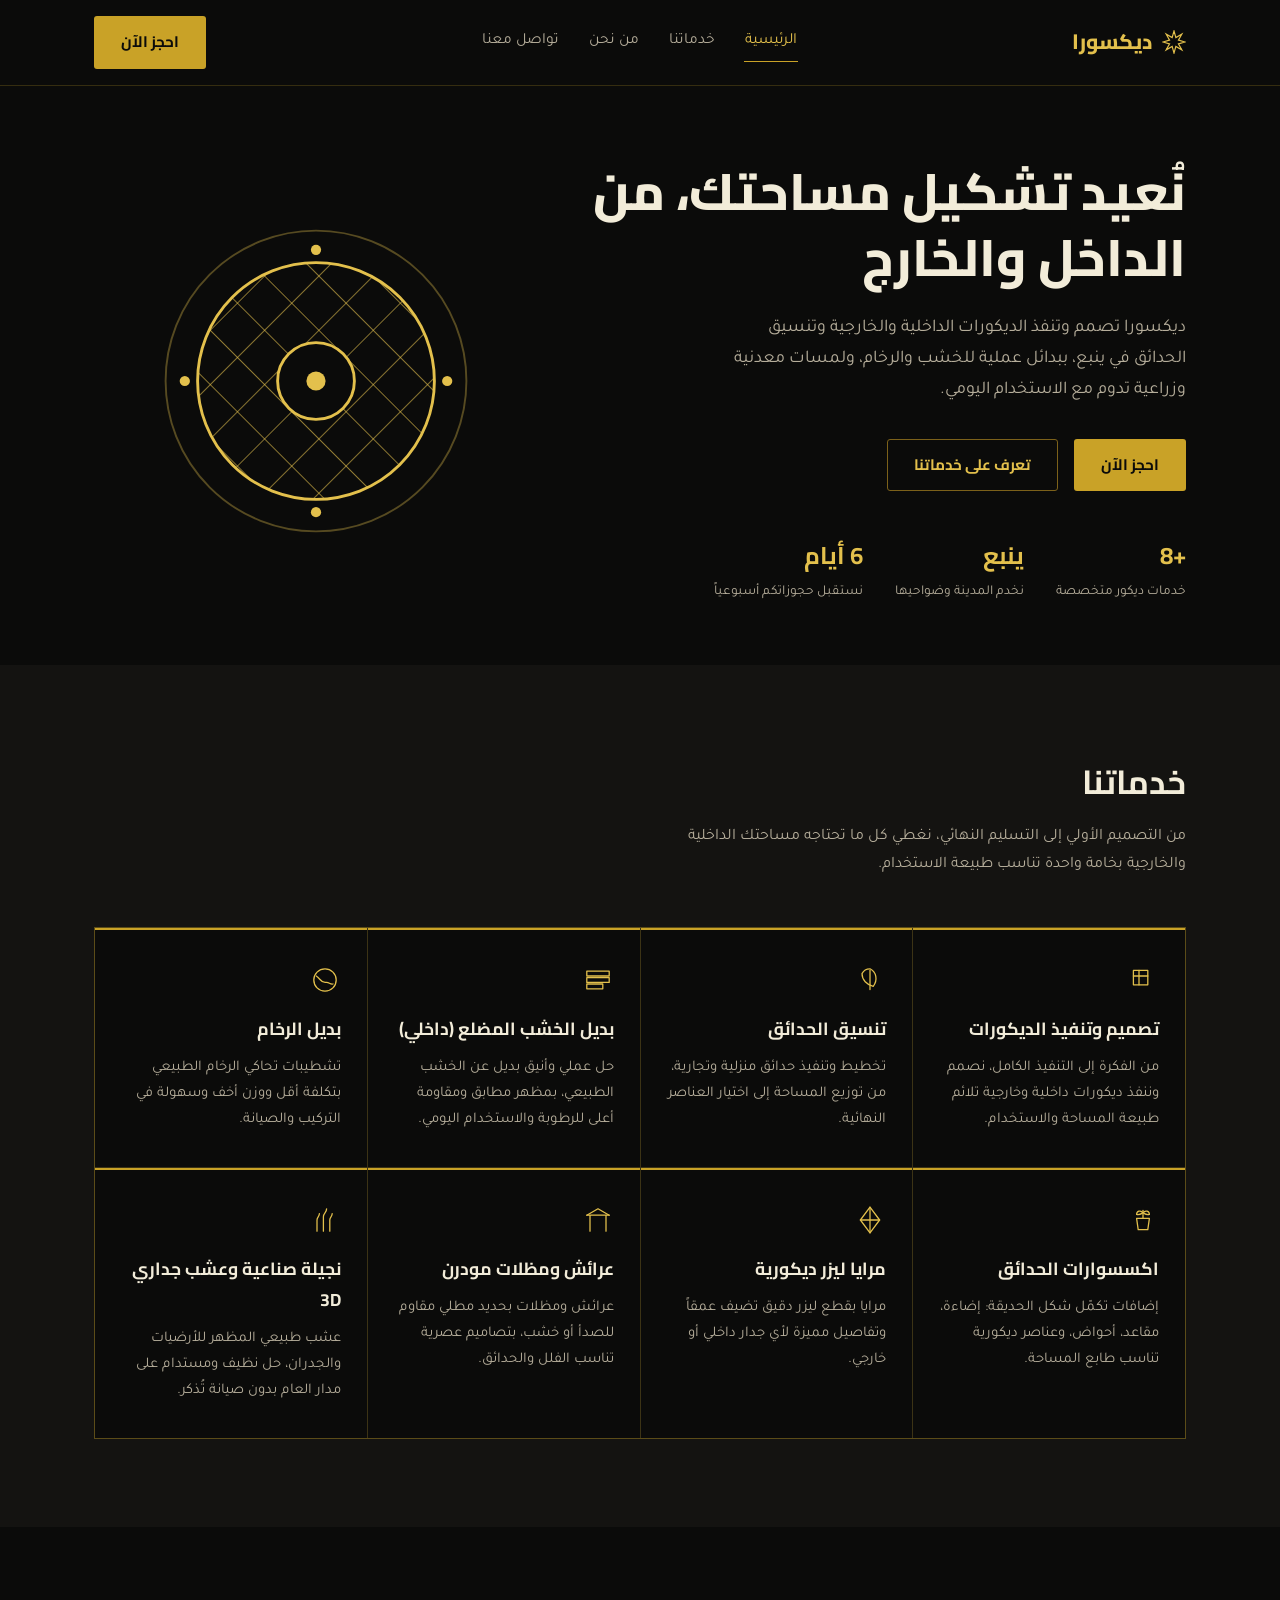
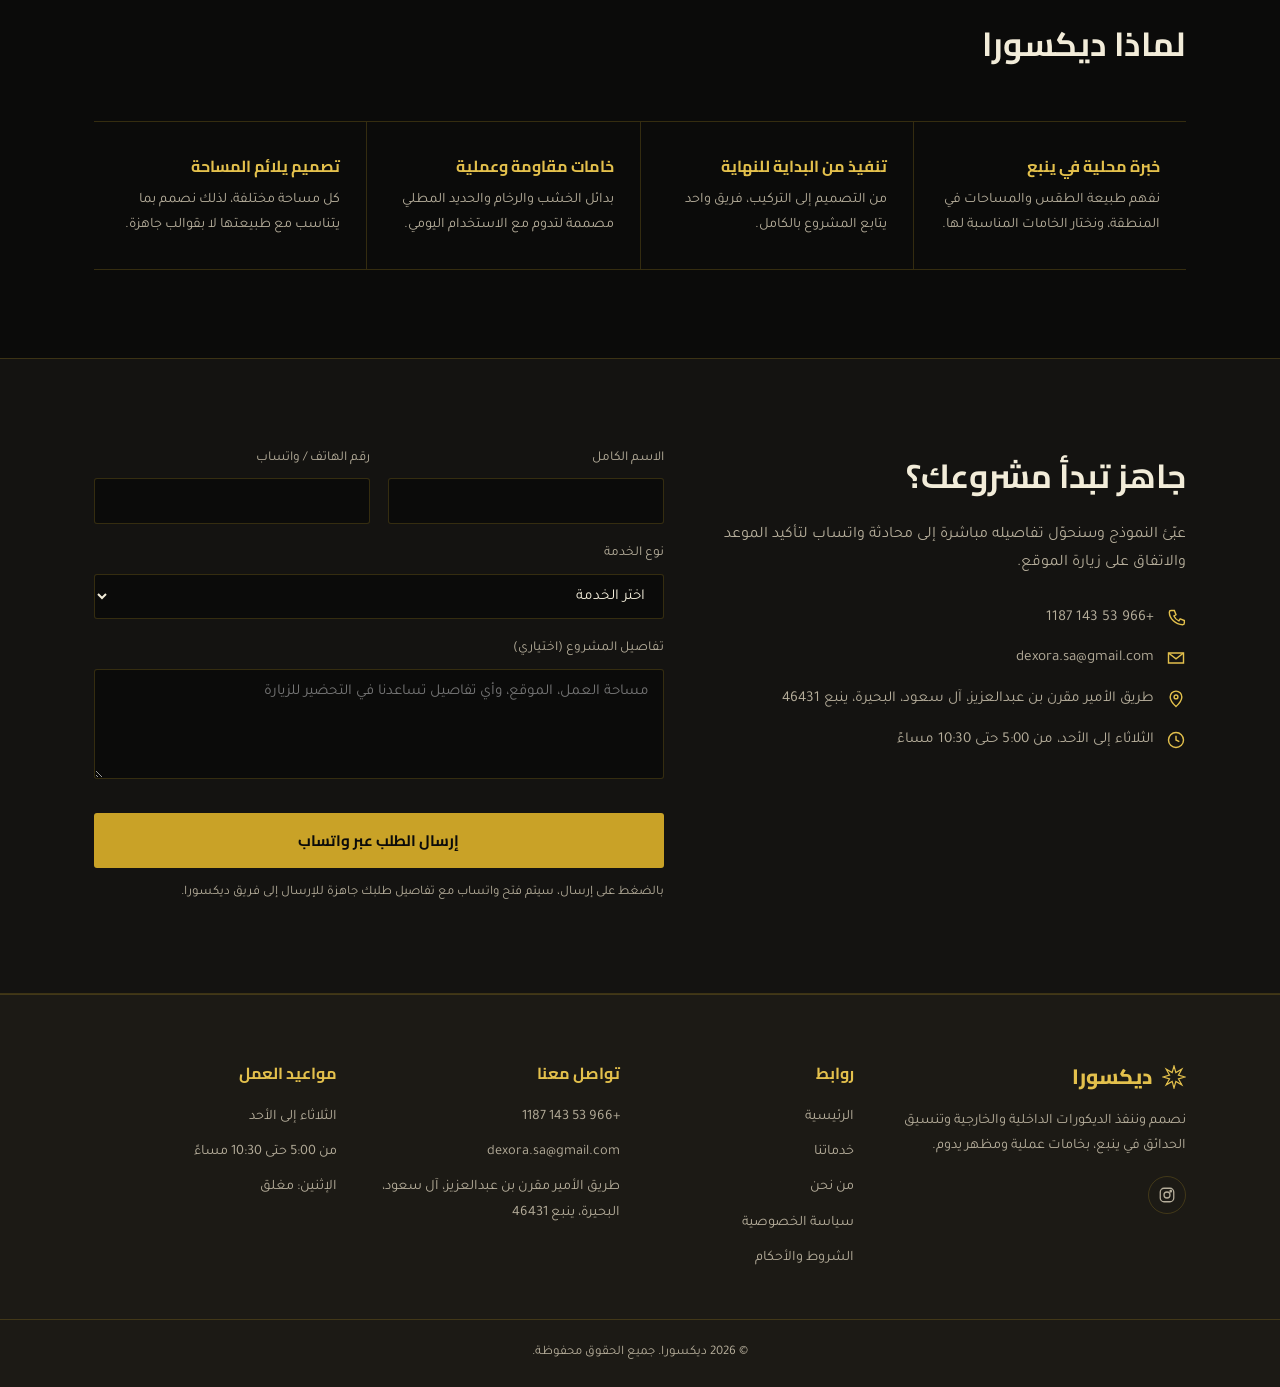
==== index.html @ ac1c2f0f "Add files via upload" ====
<!doctype html>
<html lang="ar" dir="rtl">
<head>
<meta charset="UTF-8">
<meta name="viewport" content="width=device-width, initial-scale=1.0">
<title>ديكسورا | تصميم وتنفيذ الديكورات الداخلية والخارجية في ينبع</title>
<meta name="description" content="ديكسورا لتصميم وتنفيذ الديكورات الداخلية والخارجية وتنسيق الحدائق في ينبع: بديل الخشب، بديل الرخام، مرايا ليزر، عرائش حديدية، نجيلة صناعية وعشب جداري 3D.">
<link rel="icon" href="data:image/svg+xml,%3Csvg xmlns='http://www.w3.org/2000/svg' viewBox='0 0 100 100'%3E%3Crect width='100' height='100' fill='%230b0b0a'/%3E%3Cpolygon points='50,6 58,32 84,20 66,44 92,50 66,56 84,80 58,68 50,94 42,68 16,80 34,56 8,50 34,44 16,20 42,32' fill='none' stroke='%23c9a227' stroke-width='4'/%3E%3C/svg%3E">
<link rel="preconnect" href="https://fonts.googleapis.com">
<link rel="preconnect" href="https://fonts.gstatic.com" crossorigin>
<link href="https://fonts.googleapis.com/css2?family=Cairo:wght@600;700;800&family=Tajawal:wght@400;500;700&display=swap" rel="stylesheet">
<link rel="stylesheet" href="style.css">
</head>
<body>

<header class="site-header">
  <div class="nav-row">
    <a href="index.html" class="brand">
      <svg viewBox="0 0 100 100" aria-hidden="true"><polygon points="50,4 57.7,31.5 82.5,17.5 68.5,42.3 96,50 68.5,57.7 82.5,82.5 57.7,68.5 50,96 42.3,68.5 17.5,82.5 31.5,57.7 4,50 31.5,42.3 17.5,17.5 42.3,31.5" fill="none" stroke="currentColor" stroke-width="5"/></svg>
      ديكسورا
    </a>
    <nav class="main-nav" id="main-nav">
      <a href="index.html" class="active">الرئيسية</a>
      <a href="#services">خدماتنا</a>
      <a href="about.html">من نحن</a>
      <a href="#booking">تواصل معنا</a>
    </nav>
    <div class="nav-actions">
      <a href="#booking" class="btn btn-primary">احجز الآن</a>
      <button class="nav-toggle" aria-label="فتح القائمة" aria-expanded="false">
        <svg viewBox="0 0 24 24" width="20" height="20" aria-hidden="true"><path d="M3 6h18M3 12h18M3 18h18" stroke="currentColor" stroke-width="2" stroke-linecap="round"/></svg>
      </button>
    </div>
  </div>
</header>

<main>

  <section class="hero">
    <div class="container hero-grid">
      <div class="hero-copy">
        <h1>نُعيد تشكيل مساحتك، من الداخل والخارج</h1>
        <p class="lead">ديكسورا تصمم وتنفذ الديكورات الداخلية والخارجية وتنسيق الحدائق في ينبع، ببدائل عملية للخشب والرخام، ولمسات معدنية وزراعية تدوم مع الاستخدام اليومي.</p>
        <div class="hero-actions">
          <a href="#booking" class="btn btn-primary">احجز الآن</a>
          <a href="#services" class="btn btn-outline">تعرف على خدماتنا</a>
        </div>
        <div class="meta-row">
          <div><strong>+8</strong><span>خدمات ديكور متخصصة</span></div>
          <div><strong>ينبع</strong><span>نخدم المدينة وضواحيها</span></div>
          <div><strong>6 أيام</strong><span>نستقبل حجوزاتكم أسبوعياً</span></div>
        </div>
      </div>
      <div class="hero-art">
        <svg viewBox="0 0 100 100" aria-hidden="true" style="color:var(--gold-bright)">
          <defs>
            <pattern id="dexoraLattice" width="12" height="12" patternUnits="userSpaceOnUse" patternTransform="rotate(45)">
              <line x1="0" y1="0" x2="0" y2="12" stroke="currentColor" stroke-width="0.6" opacity="0.6"/>
              <line x1="0" y1="0" x2="12" y2="0" stroke="currentColor" stroke-width="0.6" opacity="0.6"/>
            </pattern>
          </defs>
          <circle cx="50" cy="50" r="47" fill="none" stroke="currentColor" stroke-width="0.6" opacity="0.35"/>
          <circle cx="50" cy="50" r="37" fill="url(#dexoraLattice)" stroke="currentColor" stroke-width="0.9"/>
          <circle cx="50" cy="50" r="12" fill="#0b0b0a" stroke="currentColor" stroke-width="0.9"/>
          <circle cx="50" cy="50" r="3" fill="currentColor"/>
          <circle cx="50" cy="9" r="1.6" fill="currentColor"/>
          <circle cx="91" cy="50" r="1.6" fill="currentColor"/>
          <circle cx="50" cy="91" r="1.6" fill="currentColor"/>
          <circle cx="9" cy="50" r="1.6" fill="currentColor"/>
        </svg>
      </div>
    </div>
  </section>

  <section id="services" class="section-soft">
    <div class="container">
      <div class="section-head">
        <h2>خدماتنا</h2>
        <p>من التصميم الأولي إلى التسليم النهائي، نغطي كل ما تحتاجه مساحتك الداخلية والخارجية بخامة واحدة تناسب طبيعة الاستخدام.</p>
      </div>

      <div class="services-grid">

        <div class="service-card">
          <svg viewBox="0 0 40 40" fill="none" stroke="currentColor" stroke-width="1.6" stroke-linecap="round" stroke-linejoin="round"><rect x="8" y="8" width="18" height="18"/><path d="M8 15h18M15 8v18"/></svg>
          <h3>تصميم وتنفيذ الديكورات</h3>
          <p>من الفكرة إلى التنفيذ الكامل، نصمم وننفذ ديكورات داخلية وخارجية تلائم طبيعة المساحة والاستخدام.</p>
        </div>

        <div class="service-card">
          <svg viewBox="0 0 40 40" fill="none" stroke="currentColor" stroke-width="1.6" stroke-linecap="round" stroke-linejoin="round"><path d="M20 6c8 4 10 14 4 22-8-2-14-8-14-16 2-4 6-6 10-6Z"/><path d="M20 8v24"/></svg>
          <h3>تنسيق الحدائق</h3>
          <p>تخطيط وتنفيذ حدائق منزلية وتجارية، من توزيع المساحة إلى اختيار العناصر النهائية.</p>
        </div>

        <div class="service-card">
          <svg viewBox="0 0 40 40" fill="none" stroke="currentColor" stroke-width="1.6" stroke-linecap="round" stroke-linejoin="round"><rect x="6" y="9" width="28" height="6"/><rect x="6" y="17" width="28" height="6"/><rect x="6" y="25" width="20" height="6"/></svg>
          <h3>بديل الخشب المضلع (داخلي)</h3>
          <p>حل عملي وأنيق بديل عن الخشب الطبيعي، بمظهر مطابق ومقاومة أعلى للرطوبة والاستخدام اليومي.</p>
        </div>

        <div class="service-card">
          <svg viewBox="0 0 40 40" fill="none" stroke="currentColor" stroke-width="1.6" stroke-linecap="round" stroke-linejoin="round"><circle cx="20" cy="20" r="14"/><path d="M9 15c5 3 6 9 12 8 4-1 5 3 9 2"/></svg>
          <h3>بديل الرخام</h3>
          <p>تشطيبات تحاكي الرخام الطبيعي بتكلفة أقل ووزن أخف وسهولة في التركيب والصيانة.</p>
        </div>

        <div class="service-card">
          <svg viewBox="0 0 40 40" fill="none" stroke="currentColor" stroke-width="1.6" stroke-linecap="round" stroke-linejoin="round"><path d="M12 18h16l-2 14H14L12 18Z"/><path d="M20 18V8"/><path d="M20 11c-3-4-8-2-8 2 4 1 6-1 8-2Zm0 0c3-4 8-2 8 2-4 1-6-1-8-2Z"/></svg>
          <h3>اكسسوارات الحدائق</h3>
          <p>إضافات تكمّل شكل الحديقة: إضاءة، مقاعد، أحواض، وعناصر ديكورية تناسب طابع المساحة.</p>
        </div>

        <div class="service-card">
          <svg viewBox="0 0 40 40" fill="none" stroke="currentColor" stroke-width="1.6" stroke-linecap="round" stroke-linejoin="round"><path d="M20 4 32 20 20 36 8 20Z"/><path d="M20 4v32M8 20h24"/></svg>
          <h3>مرايا ليزر ديكورية</h3>
          <p>مرايا بقطع ليزر دقيق تضيف عمقاً وتفاصيل مميزة لأي جدار داخلي أو خارجي.</p>
        </div>

        <div class="service-card">
          <svg viewBox="0 0 40 40" fill="none" stroke="currentColor" stroke-width="1.6" stroke-linecap="round" stroke-linejoin="round"><path d="M6 14h28M10 14v20M30 14v20"/><path d="M6 14 20 6l14 8"/></svg>
          <h3>عرائش ومظلات مودرن</h3>
          <p>عرائش ومظلات بحديد مطلي مقاوم للصدأ أو خشب، بتصاميم عصرية تناسب الفلل والحدائق.</p>
        </div>

        <div class="service-card">
          <svg viewBox="0 0 40 40" fill="none" stroke="currentColor" stroke-width="1.6" stroke-linecap="round" stroke-linejoin="round"><path d="M10 34V20c0-4 3-4 3-8"/><path d="M18 34V16c0-5 4-5 4-10"/><path d="M26 34V20c0-4 3-4 3-8"/></svg>
          <h3>نجيلة صناعية وعشب جداري 3D</h3>
          <p>عشب طبيعي المظهر للأرضيات والجدران، حل نظيف ومستدام على مدار العام بدون صيانة تُذكر.</p>
        </div>

      </div>
    </div>
  </section>

  <section>
    <div class="container">
      <div class="section-head">
        <h2>لماذا ديكسورا</h2>
      </div>
      <div class="values-row">
        <div class="value-item">
          <h3>خبرة محلية في ينبع</h3>
          <p>نفهم طبيعة الطقس والمساحات في المنطقة، ونختار الخامات المناسبة لها.</p>
        </div>
        <div class="value-item">
          <h3>تنفيذ من البداية للنهاية</h3>
          <p>من التصميم إلى التركيب، فريق واحد يتابع المشروع بالكامل.</p>
        </div>
        <div class="value-item">
          <h3>خامات مقاومة وعملية</h3>
          <p>بدائل الخشب والرخام والحديد المطلي مصممة لتدوم مع الاستخدام اليومي.</p>
        </div>
        <div class="value-item">
          <h3>تصميم يلائم المساحة</h3>
          <p>كل مساحة مختلفة، لذلك نصمم بما يتناسب مع طبيعتها لا بقوالب جاهزة.</p>
        </div>
      </div>
    </div>
  </section>

  <section id="booking" class="booking">
    <div class="container booking-grid">
      <div class="booking-info">
        <h2>جاهز تبدأ مشروعك؟</h2>
        <p>عبّئ النموذج وسنحوّل تفاصيله مباشرة إلى محادثة واتساب لتأكيد الموعد والاتفاق على زيارة الموقع.</p>
        <ul>
          <li><svg viewBox="0 0 24 24" fill="none" stroke="currentColor" stroke-width="1.7"><path d="M7 3h3l2 5-2.5 1.5a12 12 0 0 0 6 6L17 13l5 2v3a2 2 0 0 1-2 2C11.5 20 4 12.5 4 5a2 2 0 0 1 2-2Z"/></svg> +966 53 143 1187</li>
          <li><svg viewBox="0 0 24 24" fill="none" stroke="currentColor" stroke-width="1.7"><path d="M3 6h18v12H3V6Z"/><path d="M3 6l9 7 9-7"/></svg> dexora.sa@gmail.com</li>
          <li><svg viewBox="0 0 24 24" fill="none" stroke="currentColor" stroke-width="1.7"><path d="M12 21s7-6.5 7-11.5A7 7 0 0 0 5 9.5C5 14.5 12 21 12 21Z"/><circle cx="12" cy="9.5" r="2.3"/></svg> طريق الأمير مقرن بن عبدالعزيز، آل سعود، البحيرة، ينبع 46431</li>
          <li><svg viewBox="0 0 24 24" fill="none" stroke="currentColor" stroke-width="1.7"><circle cx="12" cy="12" r="9"/><path d="M12 7v5l4 2"/></svg> الثلاثاء إلى الأحد، من 5:00 حتى 10:30 مساءً</li>
        </ul>
      </div>

      <form id="booking-form" class="booking-form" novalidate>
        <div class="form-grid">
          <div>
            <label for="name">الاسم الكامل</label>
            <input id="name" name="name" type="text" required>
          </div>
          <div>
            <label for="phone">رقم الهاتف / واتساب</label>
            <input id="phone" name="phone" type="tel" required>
          </div>
          <div class="full">
            <label for="service">نوع الخدمة</label>
            <select id="service" name="service" required>
              <option value="" disabled selected>اختر الخدمة</option>
              <option>تصميم وتنفيذ ديكورات داخلية وخارجية</option>
              <option>تنسيق حدائق</option>
              <option>بديل الخشب المضلع</option>
              <option>بديل الرخام</option>
              <option>اكسسوارات حدائق</option>
              <option>مرايا ليزر</option>
              <option>عرائش ومظلات حديدية / خشبية</option>
              <option>نجيلة صناعية / عشب جداري 3D</option>
              <option>غير ذلك</option>
            </select>
          </div>
          <div class="full">
            <label for="message">تفاصيل المشروع (اختياري)</label>
            <textarea id="message" name="message" placeholder="مساحة العمل، الموقع، وأي تفاصيل تساعدنا في التحضير للزيارة"></textarea>
          </div>
        </div>
        <button type="submit" class="btn btn-primary" style="margin-top:22px;width:100%;">إرسال الطلب عبر واتساب</button>
        <p class="form-note">بالضغط على إرسال، سيتم فتح واتساب مع تفاصيل طلبك جاهزة للإرسال إلى فريق ديكسورا.</p>
        <div id="form-success" class="form-success">تم تحضير رسالتك، أكمل الإرسال من واتساب لتأكيد طلبك.</div>
      </form>
    </div>
  </section>

</main>

<footer class="site-footer">
  <div class="container footer-grid">
    <div class="footer-col">
      <div class="brand" style="margin-bottom:14px;">
        <svg viewBox="0 0 100 100" aria-hidden="true"><polygon points="50,4 57.7,31.5 82.5,17.5 68.5,42.3 96,50 68.5,57.7 82.5,82.5 57.7,68.5 50,96 42.3,68.5 17.5,82.5 31.5,57.7 4,50 31.5,42.3 17.5,17.5 42.3,31.5" fill="none" stroke="currentColor" stroke-width="5"/></svg>
        ديكسورا
      </div>
      <p>نصمم وننفذ الديكورات الداخلية والخارجية وتنسيق الحدائق في ينبع، بخامات عملية ومظهر يدوم.</p>
      <div class="footer-social">
        <a href="https://www.instagram.com/dexoea.sa?igsh=OGh0eGlucmJ1djJk" target="_blank" rel="noopener" aria-label="إنستغرام ديكسورا">
          <svg viewBox="0 0 24 24" fill="none" stroke="currentColor" stroke-width="1.7"><rect x="3" y="3" width="18" height="18" rx="5"/><circle cx="12" cy="12" r="4"/><circle cx="17" cy="7" r="1"/></svg>
        </a>
      </div>
    </div>
    <div class="footer-col">
      <h4>روابط</h4>
      <ul>
        <li><a href="index.html">الرئيسية</a></li>
        <li><a href="#services">خدماتنا</a></li>
        <li><a href="about.html">من نحن</a></li>
        <li><a href="privacy.html">سياسة الخصوصية</a></li>
        <li><a href="terms.html">الشروط والأحكام</a></li>
      </ul>
    </div>
    <div class="footer-col">
      <h4>تواصل معنا</h4>
      <ul>
        <li><a href="tel:+966531431187">+966 53 143 1187</a></li>
        <li><a href="mailto:dexora.sa@gmail.com">dexora.sa@gmail.com</a></li>
        <li>طريق الأمير مقرن بن عبدالعزيز، آل سعود، البحيرة، ينبع 46431</li>
      </ul>
    </div>
    <div class="footer-col">
      <h4>مواعيد العمل</h4>
      <ul>
        <li>الثلاثاء إلى الأحد</li>
        <li>من 5:00 حتى 10:30 مساءً</li>
        <li>الإثنين: مغلق</li>
      </ul>
    </div>
  </div>
  <div class="footer-bottom">
    <div class="container">© 2026 ديكسورا. جميع الحقوق محفوظة.</div>
  </div>
</footer>

<script src="script.js"></script>
</body>
</html>
---- style.css ----
:root {
  --black: #0b0b0a;
  --black-soft: #141311;
  --black-alt: #1c1a15;
  --gold: #c9a227;
  --gold-bright: #e3c04c;
  --gold-deep: #7c611a;
  --cream: #f2ecd9;
  --cream-dim: #b6ae9b;
  --line: rgba(201, 162, 39, 0.22);
  --radius: 3px;
  --maxw: 1140px;
}

* {
  margin: 0;
  padding: 0;
  box-sizing: border-box;
}

html {
  scroll-behavior: smooth;
}

@media (prefers-reduced-motion: reduce) {
  html {
    scroll-behavior: auto;
  }

  * {
    animation-duration: 0.01ms !important;
    transition-duration: 0.01ms !important;
  }
}

body {
  background: var(--black);
  color: var(--cream);
  font-family: "Tajawal", sans-serif;
  line-height: 1.75;
  font-size: 16px;
}

h1,
h2,
h3,
.brand,
.btn {
  font-family: "Cairo", sans-serif;
}

h1 {
  font-size: clamp(2.1rem, 4vw, 3.4rem);
  font-weight: 800;
  line-height: 1.3;
  color: var(--cream);
}

h2 {
  font-size: clamp(1.6rem, 2.6vw, 2.2rem);
  font-weight: 700;
  color: var(--cream);
}

h3 {
  font-size: 1.1rem;
  font-weight: 700;
  color: var(--cream);
}

p {
  color: var(--cream-dim);
}

a {
  color: inherit;
  text-decoration: none;
}

ul {
  list-style: none;
}

img,
svg {
  display: block;
  max-width: 100%;
}

button {
  font-family: inherit;
}

.container {
  max-width: var(--maxw);
  margin: 0 auto;
  padding: 0 24px;
}

section {
  padding: 88px 0;
}

.section-soft {
  background: var(--black-soft);
}

/* ---------- header ---------- */
header.site-header {
  position: sticky;
  top: 0;
  z-index: 100;
  background: var(--black);
  backdrop-filter: none;
  border-bottom: 1px solid var(--line);
}

.nav-row {
  display: flex;
  align-items: center;
  justify-content: space-between;
  padding: 16px 24px;
  max-width: var(--maxw);
  margin: 0 auto;
  gap: 20px;
}

.brand {
  display: flex;
  align-items: center;
  gap: 10px;
  font-size: 1.3rem;
  font-weight: 800;
  color: var(--gold-bright);
}

.brand svg {
  width: 24px;
  height: 24px;
}

nav.main-nav {
  display: flex;
  align-items: center;
  gap: 28px;
}

nav.main-nav a {
  color: var(--cream-dim);
  font-size: 0.97rem;
  padding: 6px 1px;
  border-bottom: 1px solid transparent;
  transition: border-color 0.2s, color 0.2s;
}

nav.main-nav a:hover,
nav.main-nav a.active {
  color: var(--gold-bright);
  border-color: var(--gold);
}

.nav-actions {
  display: flex;
  align-items: center;
  gap: 16px;
}

.nav-toggle {
  display: none;
  background: none;
  border: 1px solid var(--line);
  color: var(--gold-bright);
  width: 42px;
  height: 42px;
  border-radius: var(--radius);
  cursor: pointer;
  align-items: center;
  justify-content: center;
}

.btn {
  display: inline-flex;
  align-items: center;
  justify-content: center;
  gap: 8px;
  padding: 12px 26px;
  font-weight: 700;
  font-size: 0.95rem;
  border-radius: var(--radius);
  cursor: pointer;
  border: 1px solid transparent;
  white-space: nowrap;
  transition: transform 0.15s ease, background 0.2s, color 0.2s,
    border-color 0.2s;
}

.btn:hover {
  transform: translateY(-1px);
}

.btn-primary {
  background: var(--gold);
  color: var(--black);
}

.btn-primary:hover {
  background: var(--gold-bright);
}

.btn-outline {
  background: transparent;
  color: var(--gold-bright);
  border-color: var(--gold-deep);
}

.btn-outline:hover {
  border-color: var(--gold-bright);
}

:focus-visible {
  outline: 2px solid var(--gold-bright);
  outline-offset: 2px;
}

/* ---------- hero ---------- */
.hero {
  padding-top: 72px;
  padding-bottom: 60px;
}

.hero-grid {
  display: grid;
  grid-template-columns: 1.15fr 0.85fr;
  gap: 48px;
  align-items: center;
}

.hero-copy p.lead {
  font-size: 1.12rem;
  margin: 22px 0 32px;
  max-width: 46ch;
}

.hero-actions {
  display: flex;
  gap: 16px;
  flex-wrap: wrap;
}

.hero-art {
  display: flex;
  justify-content: center;
}

.hero-art svg {
  width: min(320px, 85%);
}

.meta-row {
  display: flex;
  gap: 32px;
  margin-top: 44px;
  flex-wrap: wrap;
}

.meta-row div {
  display: flex;
  flex-direction: column;
  gap: 4px;
}

.meta-row strong {
  color: var(--gold-bright);
  font-family: "Cairo", sans-serif;
  font-size: 1.5rem;
}

.meta-row span {
  color: var(--cream-dim);
  font-size: 0.85rem;
}

/* ---------- section head ---------- */
.section-head {
  max-width: 60ch;
  margin-bottom: 48px;
}

.section-head p {
  margin-top: 12px;
}

/* ---------- services grid ---------- */
.services-grid {
  display: grid;
  grid-template-columns: repeat(4, 1fr);
  gap: 1px;
  background: var(--line);
  border: 1px solid var(--line);
}

.service-card {
  background: var(--black);
  padding: 34px 26px;
  border-top: 2px solid var(--gold);
}

.service-card svg {
  width: 32px;
  height: 32px;
  color: var(--gold-bright);
  margin-bottom: 18px;
}

.service-card h3 {
  margin-bottom: 10px;
}

.service-card p {
  font-size: 0.93rem;
  margin: 0;
}

/* ---------- value props ---------- */
.values-row {
  display: flex;
  border-top: 1px solid var(--line);
  border-bottom: 1px solid var(--line);
  flex-wrap: wrap;
}

.value-item {
  flex: 1 1 0;
  padding: 30px 26px;
  border-inline-start: 1px solid var(--line);
  min-width: 220px;
}

.value-item:first-child {
  border-inline-start: none;
}

.value-item h3 {
  color: var(--gold-bright);
  font-size: 1rem;
  margin-bottom: 8px;
}

.value-item p {
  font-size: 0.9rem;
  margin: 0;
}

/* ---------- about page ---------- */
.about-hero {
  display: grid;
  grid-template-columns: 0.95fr 1.05fr;
  gap: 48px;
  align-items: center;
}

.stat-strip {
  display: flex;
  gap: 40px;
  margin-top: 36px;
  flex-wrap: wrap;
}

.stat-strip div strong {
  display: block;
  font-family: "Cairo", sans-serif;
  color: var(--gold-bright);
  font-size: 1.8rem;
}

.stat-strip div span {
  color: var(--cream-dim);
  font-size: 0.85rem;
}

.prose {
  max-width: 760px;
}

.prose h2 {
  margin: 40px 0 14px;
}

.prose h2:first-child {
  margin-top: 0;
}

.prose p {
  margin-bottom: 4px;
}

/* ---------- booking ---------- */
.booking {
  background: var(--black-soft);
  border-top: 1px solid var(--line);
  border-bottom: 1px solid var(--line);
}

.booking-grid {
  display: grid;
  grid-template-columns: 0.9fr 1.1fr;
  gap: 56px;
  align-items: start;
}

.booking-info h2 {
  margin-bottom: 16px;
}

.booking-info ul {
  margin-top: 28px;
  display: flex;
  flex-direction: column;
  gap: 14px;
}

.booking-info li {
  display: flex;
  gap: 12px;
  align-items: flex-start;
  color: var(--cream-dim);
  font-size: 0.95rem;
}

.booking-info li svg {
  width: 20px;
  height: 20px;
  flex: none;
  margin-top: 3px;
  color: var(--gold-bright);
}

.form-grid {
  display: grid;
  grid-template-columns: 1fr 1fr;
  gap: 18px;
}

.form-grid .full {
  grid-column: 1 / -1;
}

label {
  display: block;
  font-size: 0.85rem;
  color: var(--cream-dim);
  margin-bottom: 8px;
}

input,
select,
textarea {
  width: 100%;
  background: var(--black);
  border: 1px solid var(--line);
  color: var(--cream);
  padding: 13px 14px;
  border-radius: var(--radius);
  font-family: inherit;
  font-size: 0.95rem;
}

input:focus,
select:focus,
textarea:focus {
  border-color: var(--gold-bright);
}

textarea {
  min-height: 110px;
  resize: vertical;
}

.form-note {
  font-size: 0.82rem;
  color: var(--cream-dim);
  margin-top: 14px;
}

.form-success {
  display: none;
  margin-top: 16px;
  padding: 14px 16px;
  border: 1px solid var(--gold-deep);
  color: var(--gold-bright);
  border-radius: var(--radius);
  font-size: 0.9rem;
}

.form-success.show {
  display: block;
}

/* ---------- footer ---------- */
footer.site-footer {
  background: var(--black-alt);
  padding: 64px 0 0;
  border-top: 1px solid var(--line);
}

.footer-grid {
  display: grid;
  grid-template-columns: 1.2fr 0.8fr 1fr 1fr;
  gap: 40px;
  padding-bottom: 48px;
}

.footer-col h4 {
  color: var(--gold-bright);
  font-family: "Cairo", sans-serif;
  font-size: 1rem;
  margin-bottom: 18px;
  font-weight: 700;
}

.footer-col p,
.footer-col li {
  color: var(--cream-dim);
  font-size: 0.9rem;
}

.footer-col ul {
  display: flex;
  flex-direction: column;
  gap: 10px;
}

.footer-col ul a:hover {
  color: var(--gold-bright);
}

.footer-social {
  display: flex;
  gap: 12px;
  margin-top: 16px;
}

.footer-social a {
  width: 38px;
  height: 38px;
  border: 1px solid var(--line);
  border-radius: 50%;
  display: flex;
  align-items: center;
  justify-content: center;
  color: var(--cream-dim);
}

.footer-social a svg {
  width: 18px;
  height: 18px;
}

.footer-social a:hover {
  border-color: var(--gold-bright);
  color: var(--gold-bright);
}

.footer-bottom {
  border-top: 1px solid var(--line);
  padding: 22px 0;
  text-align: center;
  font-size: 0.82rem;
  color: var(--cream-dim);
}

.footer-bottom a:hover {
  color: var(--gold-bright);
}

/* ---------- legal pages ---------- */
.legal-updated {
  color: var(--gold-bright);
  font-size: 0.85rem;
  margin-bottom: 36px;
  display: block;
}

.legal-note {
  margin-top: 48px;
  padding-top: 24px;
  border-top: 1px solid var(--line);
  font-size: 0.82rem;
}

/* ---------- responsive ---------- */
@media (max-width: 980px) {
  .hero-grid,
  .about-hero,
  .booking-grid {
    grid-template-columns: 1fr;
  }

  .hero-art {
    order: -1;
  }

  .services-grid {
    grid-template-columns: repeat(2, 1fr);
  }

  .footer-grid {
    grid-template-columns: 1fr 1fr;
  }
}

@media (max-width: 640px) {
  nav.main-nav {
    position: fixed;
    inset-inline: 0;
    top: 73px;
    bottom: 0;

    /* Solid black background — no transparency */
    background: #000 !important;
    opacity: 0;
    pointer-events: none;

    flex-direction: column;
    align-items: flex-start;
    padding: 32px 24px;
    gap: 22px;

    transform: translateY(-8px);
    transition: opacity 0.2s, transform 0.2s;

    z-index: 9999;
  }

  nav.main-nav a {
    color: #fff;
    font-size: 1.05rem;
  }

  nav.main-nav a:hover,
  nav.main-nav a.active {
    color: var(--gold-bright);
  }

  header.site-header.nav-open nav.main-nav {
    opacity: 1;
    pointer-events: auto;
    transform: translateY(0);
  }

  .nav-toggle {
    display: flex;
  }

  .services-grid {
    grid-template-columns: 1fr;
  }

  .form-grid {
    grid-template-columns: 1fr;
  }

  .footer-grid {
    grid-template-columns: 1fr;
    gap: 32px;
  }

  section {
    padding: 64px 0;
  }

  .hero {
    padding-top: 48px;
  }

  .hero-actions .btn {
    flex: 1 1 auto;
  }
}
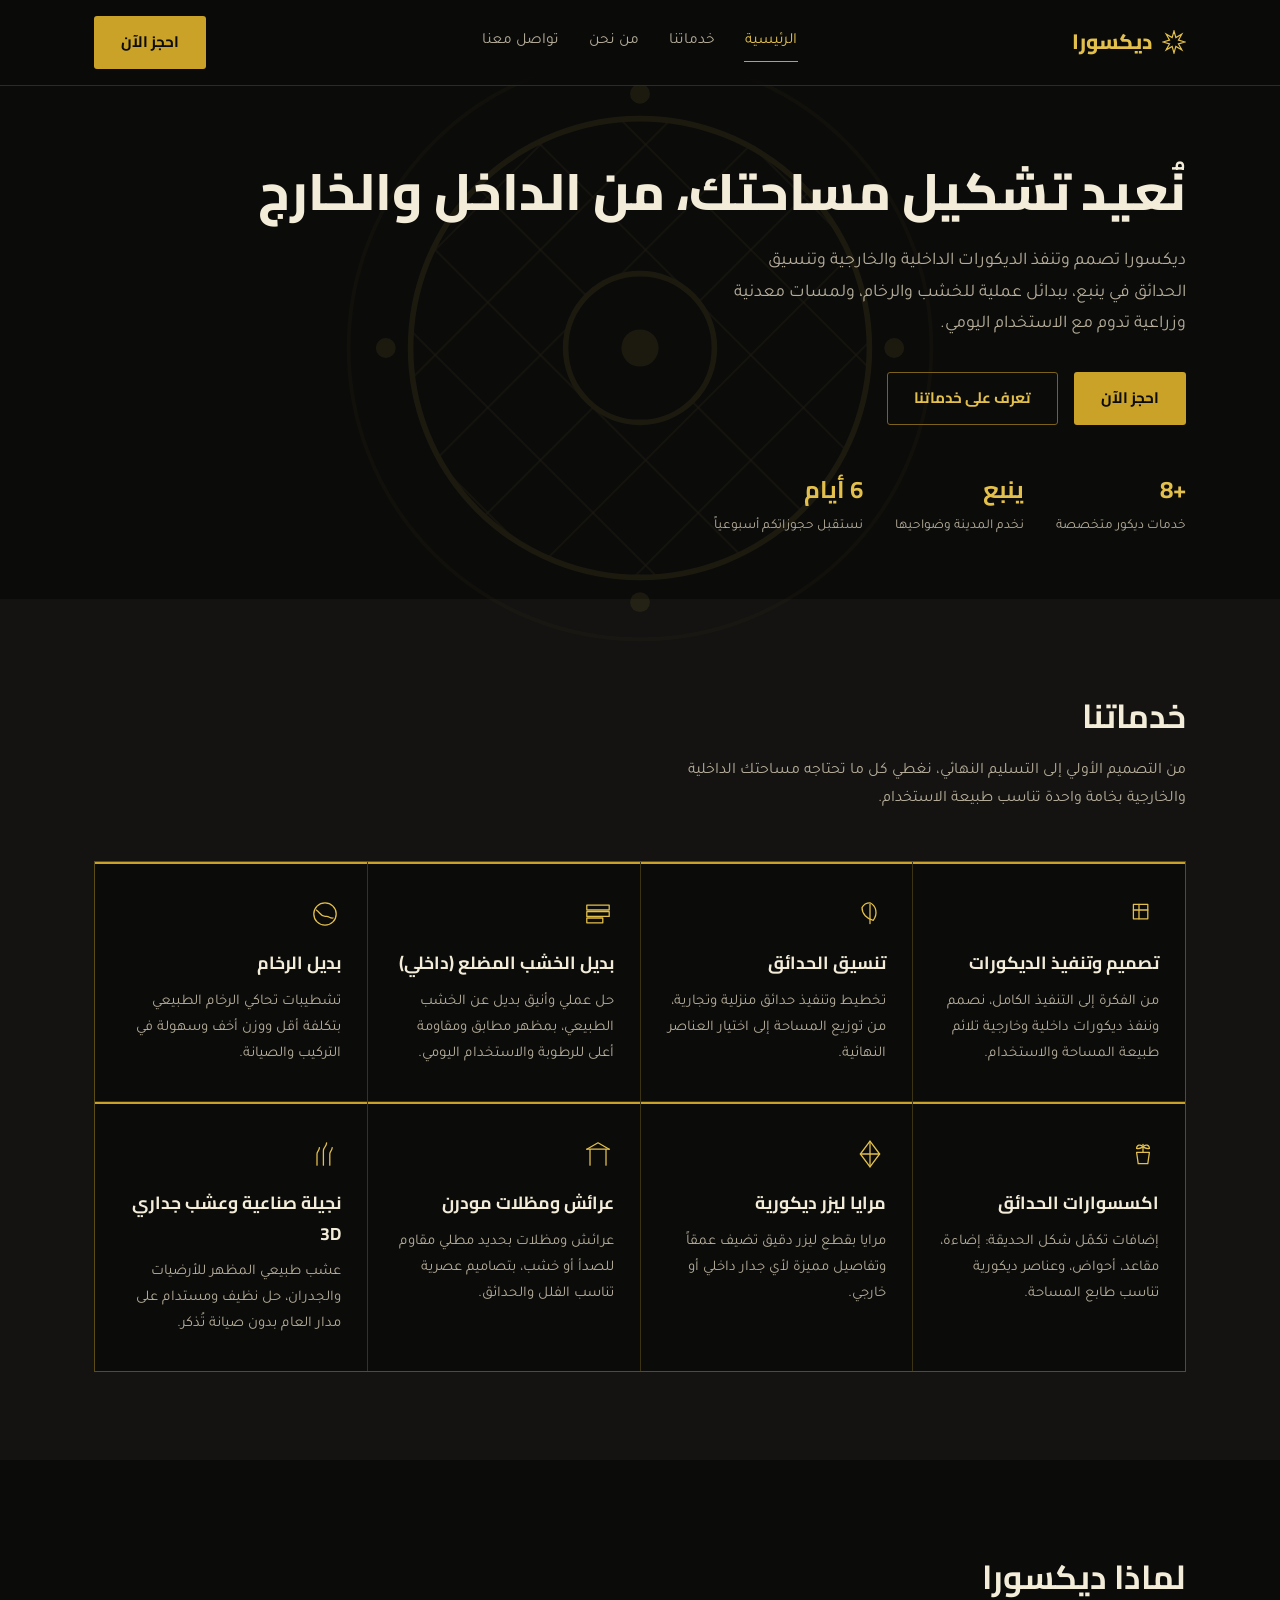
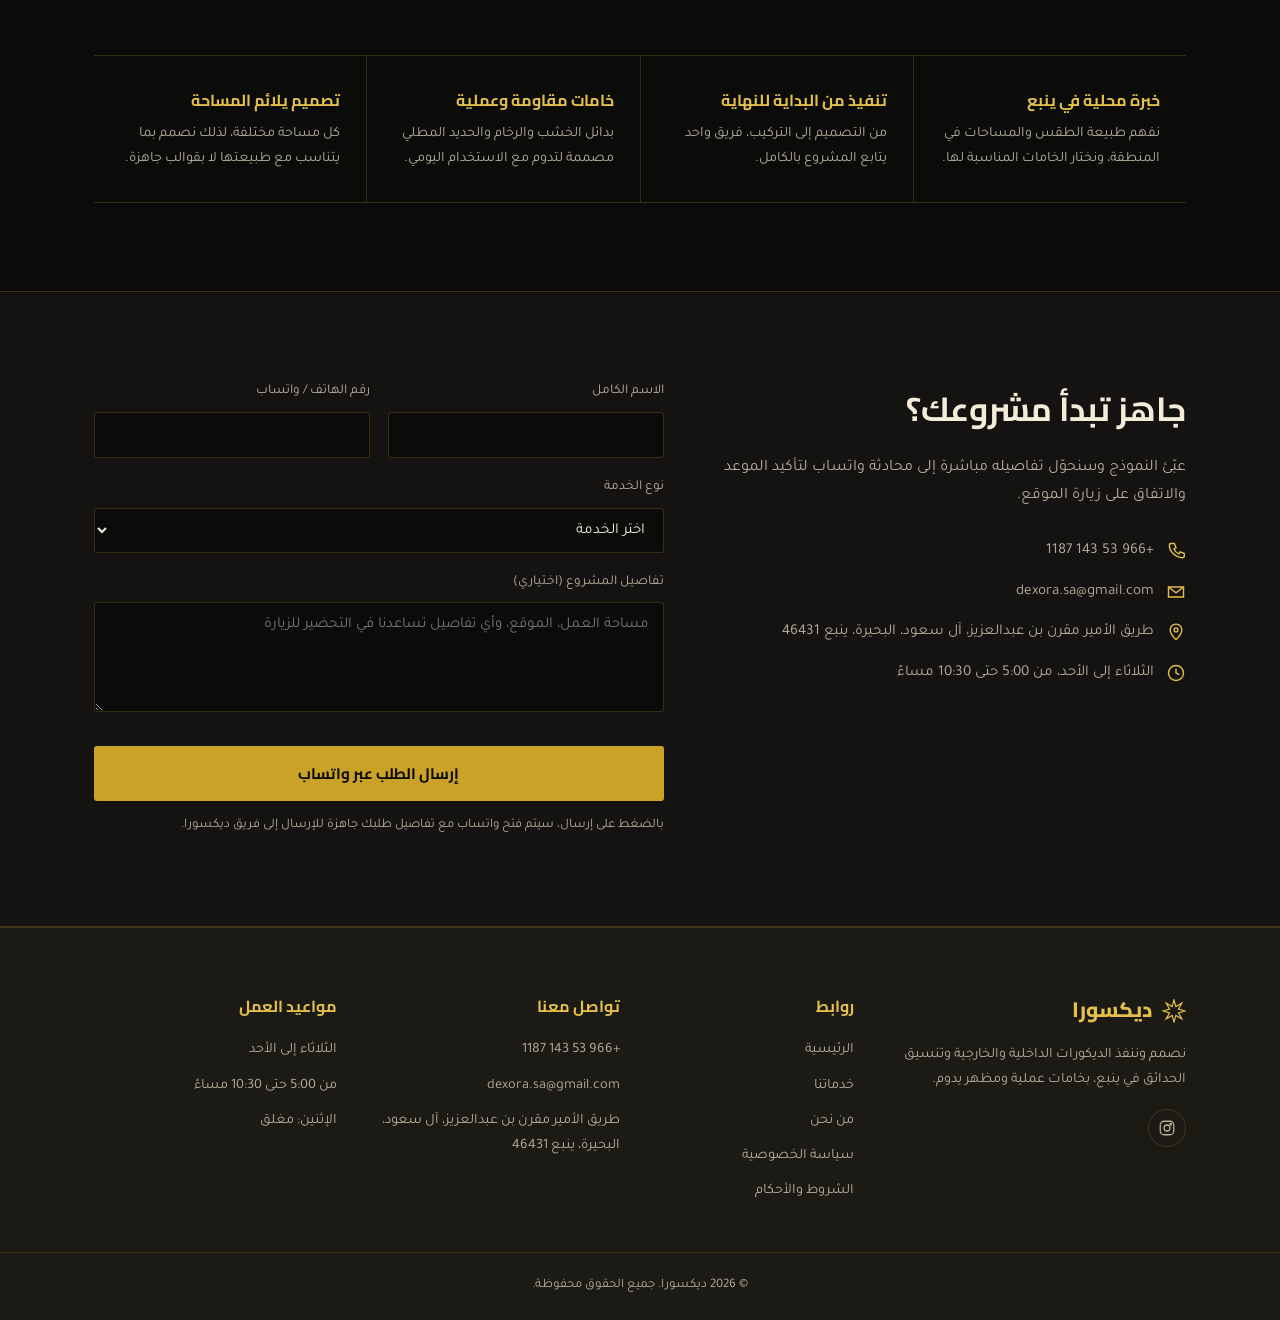
==== commit e3d1299e: "Add files via upload" ====
--- a/index.html
+++ b/index.html
@@ -36,7 +36,7 @@
 
 <main>
 
-  <section class="hero">
+  <section class="hero hero-home">
     <div class="container hero-grid">
       <div class="hero-copy">
         <h1>نُعيد تشكيل مساحتك، من الداخل والخارج</h1>
--- a/style.css
+++ b/style.css
@@ -1,4 +1,4 @@
- :root {
+:root {
   --black: #0b0b0a;
   --black-soft: #141311;
   --black-alt: #1c1a15;
@@ -12,25 +12,12 @@
   --maxw: 1140px;
 }
 
-* {
-  margin: 0;
-  padding: 0;
-  box-sizing: border-box;
-}
-
-html {
-  scroll-behavior: smooth;
-}
-
+* { margin: 0; padding: 0; box-sizing: border-box; }
+
+html { scroll-behavior: smooth; }
 @media (prefers-reduced-motion: reduce) {
-  html {
-    scroll-behavior: auto;
-  }
-
-  * {
-    animation-duration: 0.01ms !important;
-    transition-duration: 0.01ms !important;
-  }
+  html { scroll-behavior: auto; }
+  * { animation-duration: 0.01ms !important; transition-duration: 0.01ms !important; }
 }
 
 body {
@@ -41,639 +28,182 @@
   font-size: 16px;
 }
 
-h1,
-h2,
-h3,
-.brand,
-.btn {
-  font-family: "Cairo", sans-serif;
-}
-
-h1 {
-  font-size: clamp(2.1rem, 4vw, 3.4rem);
-  font-weight: 800;
-  line-height: 1.3;
-  color: var(--cream);
-}
-
-h2 {
-  font-size: clamp(1.6rem, 2.6vw, 2.2rem);
-  font-weight: 700;
-  color: var(--cream);
-}
-
-h3 {
-  font-size: 1.1rem;
-  font-weight: 700;
-  color: var(--cream);
-}
-
-p {
-  color: var(--cream-dim);
-}
-
-a {
-  color: inherit;
-  text-decoration: none;
-}
-
-ul {
-  list-style: none;
-}
-
-img,
-svg {
-  display: block;
-  max-width: 100%;
-}
-
-button {
-  font-family: inherit;
-}
-
-.container {
-  max-width: var(--maxw);
-  margin: 0 auto;
-  padding: 0 24px;
-}
-
-section {
-  padding: 88px 0;
-}
-
-.section-soft {
-  background: var(--black-soft);
-}
+h1, h2, h3, .brand, .btn { font-family: "Cairo", sans-serif; }
+
+h1 { font-size: clamp(2.1rem, 4vw, 3.4rem); font-weight: 800; line-height: 1.3; color: var(--cream); }
+h2 { font-size: clamp(1.6rem, 2.6vw, 2.2rem); font-weight: 700; color: var(--cream); }
+h3 { font-size: 1.1rem; font-weight: 700; color: var(--cream); }
+p { color: var(--cream-dim); }
+a { color: inherit; text-decoration: none; }
+ul { list-style: none; }
+img, svg { display: block; max-width: 100%; }
+button { font-family: inherit; }
+
+.container { max-width: var(--maxw); margin: 0 auto; padding: 0 24px; }
+section { padding: 88px 0; }
+.section-soft { background: var(--black-soft); }
 
 /* ---------- header ---------- */
 header.site-header {
-  position: sticky;
-  top: 0;
-  z-index: 100;
-  background: var(--black);
-  backdrop-filter: none;
+  position: sticky; top: 0; z-index: 50;
+  background: rgba(11, 11, 10, 0.92);
+  backdrop-filter: blur(6px);
   border-bottom: 1px solid var(--line);
 }
-
 .nav-row {
-  display: flex;
-  align-items: center;
-  justify-content: space-between;
-  padding: 16px 24px;
-  max-width: var(--maxw);
-  margin: 0 auto;
-  gap: 20px;
-}
-
-.brand {
-  display: flex;
-  align-items: center;
-  gap: 10px;
-  font-size: 1.3rem;
-  font-weight: 800;
-  color: var(--gold-bright);
-}
-
-.brand svg {
-  width: 24px;
-  height: 24px;
-}
-
-nav.main-nav {
-  display: flex;
-  align-items: center;
-  gap: 28px;
-}
-
+  display: flex; align-items: center; justify-content: space-between;
+  padding: 16px 24px; max-width: var(--maxw); margin: 0 auto; gap: 20px;
+}
+.brand { display: flex; align-items: center; gap: 10px; font-size: 1.3rem; font-weight: 800; color: var(--gold-bright); }
+.brand svg { width: 24px; height: 24px; }
+nav.main-nav { display: flex; align-items: center; gap: 28px; }
 nav.main-nav a {
-  color: var(--cream-dim);
-  font-size: 0.97rem;
-  padding: 6px 1px;
-  border-bottom: 1px solid transparent;
-  transition: border-color 0.2s, color 0.2s;
-}
-
-nav.main-nav a:hover,
-nav.main-nav a.active {
-  color: var(--gold-bright);
-  border-color: var(--gold);
-}
-
-.nav-actions {
-  display: flex;
-  align-items: center;
-  gap: 16px;
-}
-
+  color: var(--cream-dim); font-size: 0.97rem; padding: 6px 1px;
+  border-bottom: 1px solid transparent; transition: border-color .2s, color .2s;
+}
+nav.main-nav a:hover, nav.main-nav a.active { color: var(--gold-bright); border-color: var(--gold); }
+.nav-actions { display: flex; align-items: center; gap: 16px; }
 .nav-toggle {
-  display: none;
-  background: none;
-  border: 1px solid var(--line);
-  color: var(--gold-bright);
-  width: 42px;
-  height: 42px;
-  border-radius: var(--radius);
-  cursor: pointer;
-  align-items: center;
-  justify-content: center;
+  display: none; background: none; border: 1px solid var(--line); color: var(--gold-bright);
+  width: 42px; height: 42px; border-radius: var(--radius); cursor: pointer;
+  align-items: center; justify-content: center;
 }
 
 .btn {
-  display: inline-flex;
-  align-items: center;
-  justify-content: center;
-  gap: 8px;
-  padding: 12px 26px;
-  font-weight: 700;
-  font-size: 0.95rem;
-  border-radius: var(--radius);
-  cursor: pointer;
-  border: 1px solid transparent;
-  white-space: nowrap;
-  transition: transform 0.15s ease, background 0.2s, color 0.2s,
-    border-color 0.2s;
-}
-
-.btn:hover {
-  transform: translateY(-1px);
-}
-
-.btn-primary {
-  background: var(--gold);
-  color: var(--black);
-}
-
-.btn-primary:hover {
-  background: var(--gold-bright);
-}
-
-.btn-outline {
-  background: transparent;
-  color: var(--gold-bright);
-  border-color: var(--gold-deep);
-}
-
-.btn-outline:hover {
-  border-color: var(--gold-bright);
-}
-
-:focus-visible {
-  outline: 2px solid var(--gold-bright);
-  outline-offset: 2px;
-}
+  display: inline-flex; align-items: center; justify-content: center; gap: 8px;
+  padding: 12px 26px; font-weight: 700; font-size: 0.95rem; border-radius: var(--radius);
+  cursor: pointer; border: 1px solid transparent; white-space: nowrap;
+  transition: transform .15s ease, background .2s, color .2s, border-color .2s;
+}
+.btn:hover { transform: translateY(-1px); }
+.btn-primary { background: var(--gold); color: var(--black); }
+.btn-primary:hover { background: var(--gold-bright); }
+.btn-outline { background: transparent; color: var(--gold-bright); border-color: var(--gold-deep); }
+.btn-outline:hover { border-color: var(--gold-bright); }
+
+:focus-visible { outline: 2px solid var(--gold-bright); outline-offset: 2px; }
 
 /* ---------- hero ---------- */
-.hero {
-  padding-top: 72px;
-  padding-bottom: 60px;
-}
-
-.hero-grid {
-  display: grid;
-  grid-template-columns: 1.15fr 0.85fr;
-  gap: 48px;
-  align-items: center;
-}
-
-.hero-copy p.lead {
-  font-size: 1.12rem;
-  margin: 22px 0 32px;
-  max-width: 46ch;
-}
-
-.hero-actions {
-  display: flex;
-  gap: 16px;
-  flex-wrap: wrap;
-}
-
-.hero-art {
-  display: flex;
-  justify-content: center;
-}
-
-.hero-art svg {
-  width: min(320px, 85%);
-}
-
-.meta-row {
-  display: flex;
-  gap: 32px;
-  margin-top: 44px;
-  flex-wrap: wrap;
-}
-
-.meta-row div {
-  display: flex;
-  flex-direction: column;
-  gap: 4px;
-}
-
-.meta-row strong {
-  color: var(--gold-bright);
-  font-family: "Cairo", sans-serif;
-  font-size: 1.5rem;
-}
-
-.meta-row span {
-  color: var(--cream-dim);
-  font-size: 0.85rem;
-}
+.hero { padding-top: 72px; padding-bottom: 60px; }
+.hero-grid { display: grid; grid-template-columns: 1.15fr 0.85fr; gap: 48px; align-items: center; }
+.hero-copy p.lead { font-size: 1.12rem; margin: 22px 0 32px; max-width: 46ch; }
+.hero-actions { display: flex; gap: 16px; flex-wrap: wrap; }
+.hero-art { display: flex; justify-content: center; }
+.hero-art svg { width: min(320px, 85%); }
+
+/* home page only: decorative graphic sits faintly behind the hero text */
+.hero-home .container { position: relative; }
+.hero-home .hero-grid { grid-template-columns: 1fr; }
+.hero-home .hero-copy { position: relative; z-index: 1; }
+.hero-home .hero-art {
+  position: absolute; top: 50%; left: 50%; transform: translate(-50%, -50%);
+  width: 620px; max-width: 100%; opacity: 0.08; z-index: 0; pointer-events: none;
+}
+.hero-home .hero-art svg { width: 100%; }
+
+.meta-row { display: flex; gap: 32px; margin-top: 44px; flex-wrap: wrap; }
+.meta-row div { display: flex; flex-direction: column; gap: 4px; }
+.meta-row strong { color: var(--gold-bright); font-family: "Cairo", sans-serif; font-size: 1.5rem; }
+.meta-row span { color: var(--cream-dim); font-size: 0.85rem; }
 
 /* ---------- section head ---------- */
-.section-head {
-  max-width: 60ch;
-  margin-bottom: 48px;
-}
-
-.section-head p {
-  margin-top: 12px;
-}
+.section-head { max-width: 60ch; margin-bottom: 48px; }
+.section-head p { margin-top: 12px; }
 
 /* ---------- services grid ---------- */
 .services-grid {
-  display: grid;
-  grid-template-columns: repeat(4, 1fr);
-  gap: 1px;
-  background: var(--line);
-  border: 1px solid var(--line);
-}
-
-.service-card {
-  background: var(--black);
-  padding: 34px 26px;
-  border-top: 2px solid var(--gold);
-}
-
-.service-card svg {
-  width: 32px;
-  height: 32px;
-  color: var(--gold-bright);
-  margin-bottom: 18px;
-}
-
-.service-card h3 {
-  margin-bottom: 10px;
-}
-
-.service-card p {
-  font-size: 0.93rem;
-  margin: 0;
-}
+  display: grid; grid-template-columns: repeat(4, 1fr);
+  gap: 1px; background: var(--line); border: 1px solid var(--line);
+}
+.service-card { background: var(--black); padding: 34px 26px; border-top: 2px solid var(--gold); }
+.service-card svg { width: 32px; height: 32px; color: var(--gold-bright); margin-bottom: 18px; }
+.service-card h3 { margin-bottom: 10px; }
+.service-card p { font-size: 0.93rem; margin: 0; }
 
 /* ---------- value props ---------- */
-.values-row {
-  display: flex;
-  border-top: 1px solid var(--line);
-  border-bottom: 1px solid var(--line);
-  flex-wrap: wrap;
-}
-
-.value-item {
-  flex: 1 1 0;
-  padding: 30px 26px;
-  border-inline-start: 1px solid var(--line);
-  min-width: 220px;
-}
-
-.value-item:first-child {
-  border-inline-start: none;
-}
-
-.value-item h3 {
-  color: var(--gold-bright);
-  font-size: 1rem;
-  margin-bottom: 8px;
-}
-
-.value-item p {
-  font-size: 0.9rem;
-  margin: 0;
-}
+.values-row { display: flex; border-top: 1px solid var(--line); border-bottom: 1px solid var(--line); flex-wrap: wrap; }
+.value-item { flex: 1 1 0; padding: 30px 26px; border-inline-start: 1px solid var(--line); min-width: 220px; }
+.value-item:first-child { border-inline-start: none; }
+.value-item h3 { color: var(--gold-bright); font-size: 1rem; margin-bottom: 8px; }
+.value-item p { font-size: 0.9rem; margin: 0; }
 
 /* ---------- about page ---------- */
-.about-hero {
-  display: grid;
-  grid-template-columns: 0.95fr 1.05fr;
-  gap: 48px;
-  align-items: center;
-}
-
-.stat-strip {
-  display: flex;
-  gap: 40px;
-  margin-top: 36px;
-  flex-wrap: wrap;
-}
-
-.stat-strip div strong {
-  display: block;
-  font-family: "Cairo", sans-serif;
-  color: var(--gold-bright);
-  font-size: 1.8rem;
-}
-
-.stat-strip div span {
-  color: var(--cream-dim);
-  font-size: 0.85rem;
-}
-
-.prose {
-  max-width: 760px;
-}
-
-.prose h2 {
-  margin: 40px 0 14px;
-}
-
-.prose h2:first-child {
-  margin-top: 0;
-}
-
-.prose p {
-  margin-bottom: 4px;
-}
+.about-hero { display: grid; grid-template-columns: 0.95fr 1.05fr; gap: 48px; align-items: center; }
+.stat-strip { display: flex; gap: 40px; margin-top: 36px; flex-wrap: wrap; }
+.stat-strip div strong { display: block; font-family: "Cairo", sans-serif; color: var(--gold-bright); font-size: 1.8rem; }
+.stat-strip div span { color: var(--cream-dim); font-size: 0.85rem; }
+.prose { max-width: 760px; }
+.prose h2 { margin: 40px 0 14px; }
+.prose h2:first-child { margin-top: 0; }
+.prose p { margin-bottom: 4px; }
 
 /* ---------- booking ---------- */
-.booking {
-  background: var(--black-soft);
-  border-top: 1px solid var(--line);
-  border-bottom: 1px solid var(--line);
-}
-
-.booking-grid {
-  display: grid;
-  grid-template-columns: 0.9fr 1.1fr;
-  gap: 56px;
-  align-items: start;
-}
-
-.booking-info h2 {
-  margin-bottom: 16px;
-}
-
-.booking-info ul {
-  margin-top: 28px;
-  display: flex;
-  flex-direction: column;
-  gap: 14px;
-}
-
-.booking-info li {
-  display: flex;
-  gap: 12px;
-  align-items: flex-start;
-  color: var(--cream-dim);
-  font-size: 0.95rem;
-}
-
-.booking-info li svg {
-  width: 20px;
-  height: 20px;
-  flex: none;
-  margin-top: 3px;
-  color: var(--gold-bright);
-}
-
-.form-grid {
-  display: grid;
-  grid-template-columns: 1fr 1fr;
-  gap: 18px;
-}
-
-.form-grid .full {
-  grid-column: 1 / -1;
-}
-
-label {
-  display: block;
-  font-size: 0.85rem;
-  color: var(--cream-dim);
-  margin-bottom: 8px;
-}
-
-input,
-select,
-textarea {
-  width: 100%;
-  background: var(--black);
-  border: 1px solid var(--line);
-  color: var(--cream);
-  padding: 13px 14px;
-  border-radius: var(--radius);
-  font-family: inherit;
-  font-size: 0.95rem;
-}
-
-input:focus,
-select:focus,
-textarea:focus {
-  border-color: var(--gold-bright);
-}
-
-textarea {
-  min-height: 110px;
-  resize: vertical;
-}
-
-.form-note {
-  font-size: 0.82rem;
-  color: var(--cream-dim);
-  margin-top: 14px;
-}
-
+.booking { background: var(--black-soft); border-top: 1px solid var(--line); border-bottom: 1px solid var(--line); }
+.booking-grid { display: grid; grid-template-columns: 0.9fr 1.1fr; gap: 56px; align-items: start; }
+.booking-info h2 { margin-bottom: 16px; }
+.booking-info ul { margin-top: 28px; display: flex; flex-direction: column; gap: 14px; }
+.booking-info li { display: flex; gap: 12px; align-items: flex-start; color: var(--cream-dim); font-size: 0.95rem; }
+.booking-info li svg { width: 20px; height: 20px; flex: none; margin-top: 3px; color: var(--gold-bright); }
+.form-grid { display: grid; grid-template-columns: 1fr 1fr; gap: 18px; }
+.form-grid .full { grid-column: 1 / -1; }
+label { display: block; font-size: 0.85rem; color: var(--cream-dim); margin-bottom: 8px; }
+input, select, textarea {
+  width: 100%; background: var(--black); border: 1px solid var(--line); color: var(--cream);
+  padding: 13px 14px; border-radius: var(--radius); font-family: inherit; font-size: 0.95rem;
+}
+input:focus, select:focus, textarea:focus { border-color: var(--gold-bright); }
+textarea { min-height: 110px; resize: vertical; }
+.form-note { font-size: 0.82rem; color: var(--cream-dim); margin-top: 14px; }
 .form-success {
-  display: none;
-  margin-top: 16px;
-  padding: 14px 16px;
-  border: 1px solid var(--gold-deep);
-  color: var(--gold-bright);
-  border-radius: var(--radius);
-  font-size: 0.9rem;
-}
-
-.form-success.show {
-  display: block;
-}
+  display: none; margin-top: 16px; padding: 14px 16px; border: 1px solid var(--gold-deep);
+  color: var(--gold-bright); border-radius: var(--radius); font-size: 0.9rem;
+}
+.form-success.show { display: block; }
 
 /* ---------- footer ---------- */
-footer.site-footer {
-  background: var(--black-alt);
-  padding: 64px 0 0;
-  border-top: 1px solid var(--line);
-}
-
-.footer-grid {
-  display: grid;
-  grid-template-columns: 1.2fr 0.8fr 1fr 1fr;
-  gap: 40px;
-  padding-bottom: 48px;
-}
-
-.footer-col h4 {
-  color: var(--gold-bright);
-  font-family: "Cairo", sans-serif;
-  font-size: 1rem;
-  margin-bottom: 18px;
-  font-weight: 700;
-}
-
-.footer-col p,
-.footer-col li {
-  color: var(--cream-dim);
-  font-size: 0.9rem;
-}
-
-.footer-col ul {
-  display: flex;
-  flex-direction: column;
-  gap: 10px;
-}
-
-.footer-col ul a:hover {
-  color: var(--gold-bright);
-}
-
-.footer-social {
-  display: flex;
-  gap: 12px;
-  margin-top: 16px;
-}
-
+footer.site-footer { background: var(--black-alt); padding: 64px 0 0; border-top: 1px solid var(--line); }
+.footer-grid { display: grid; grid-template-columns: 1.2fr 0.8fr 1fr 1fr; gap: 40px; padding-bottom: 48px; }
+.footer-col h4 { color: var(--gold-bright); font-family: "Cairo", sans-serif; font-size: 1rem; margin-bottom: 18px; font-weight: 700; }
+.footer-col p, .footer-col li { color: var(--cream-dim); font-size: 0.9rem; }
+.footer-col ul { display: flex; flex-direction: column; gap: 10px; }
+.footer-col ul a:hover { color: var(--gold-bright); }
+.footer-social { display: flex; gap: 12px; margin-top: 16px; }
 .footer-social a {
-  width: 38px;
-  height: 38px;
-  border: 1px solid var(--line);
-  border-radius: 50%;
-  display: flex;
-  align-items: center;
-  justify-content: center;
-  color: var(--cream-dim);
-}
-
-.footer-social a svg {
-  width: 18px;
-  height: 18px;
-}
-
-.footer-social a:hover {
-  border-color: var(--gold-bright);
-  color: var(--gold-bright);
-}
-
-.footer-bottom {
-  border-top: 1px solid var(--line);
-  padding: 22px 0;
-  text-align: center;
-  font-size: 0.82rem;
-  color: var(--cream-dim);
-}
-
-.footer-bottom a:hover {
-  color: var(--gold-bright);
-}
+  width: 38px; height: 38px; border: 1px solid var(--line); border-radius: 50%;
+  display: flex; align-items: center; justify-content: center; color: var(--cream-dim);
+}
+.footer-social a svg { width: 18px; height: 18px; }
+.footer-social a:hover { border-color: var(--gold-bright); color: var(--gold-bright); }
+.footer-bottom { border-top: 1px solid var(--line); padding: 22px 0; text-align: center; font-size: 0.82rem; color: var(--cream-dim); }
+.footer-bottom a:hover { color: var(--gold-bright); }
 
 /* ---------- legal pages ---------- */
-.legal-updated {
-  color: var(--gold-bright);
-  font-size: 0.85rem;
-  margin-bottom: 36px;
-  display: block;
-}
-
-.legal-note {
-  margin-top: 48px;
-  padding-top: 24px;
-  border-top: 1px solid var(--line);
-  font-size: 0.82rem;
-}
+.legal-updated { color: var(--gold-bright); font-size: 0.85rem; margin-bottom: 36px; display: block; }
+.legal-note { margin-top: 48px; padding-top: 24px; border-top: 1px solid var(--line); font-size: 0.82rem; }
 
 /* ---------- responsive ---------- */
 @media (max-width: 980px) {
-  .hero-grid,
-  .about-hero,
-  .booking-grid {
-    grid-template-columns: 1fr;
-  }
-
-  .hero-art {
-    order: -1;
-  }
-
-  .services-grid {
-    grid-template-columns: repeat(2, 1fr);
-  }
-
-  .footer-grid {
-    grid-template-columns: 1fr 1fr;
-  }
-}
-
+  .hero-grid, .about-hero, .booking-grid { grid-template-columns: 1fr; }
+  .hero-art { order: -1; }
+  .services-grid { grid-template-columns: repeat(2, 1fr); }
+  .footer-grid { grid-template-columns: 1fr 1fr; }
+}
 @media (max-width: 640px) {
   nav.main-nav {
-    position: fixed;
-    inset-inline: 0;
-    top: 73px;
-    bottom: 0;
-
-    /* Solid black background — no transparency */
-    background: #000 !important;
-    opacity: 0;
-    pointer-events: none;
-
-    flex-direction: column;
-    align-items: flex-start;
-    padding: 32px 24px;
-    gap: 22px;
-
-    transform: translateY(-8px);
-    transition: opacity 0.2s, transform 0.2s;
-
-    z-index: 9999;
+    position: fixed; inset-inline: 0; top: 73px; bottom: 0; background: #000;
+    flex-direction: column; align-items: flex-start; padding: 32px 24px; gap: 22px;
+    transform: translateY(-8px); opacity: 0; pointer-events: none; transition: opacity .2s, transform .2s;
+    z-index: 60;
   }
-
-  nav.main-nav a {
-    color: #fff;
-    font-size: 1.05rem;
-  }
-
-  nav.main-nav a:hover,
-  nav.main-nav a.active {
-    color: var(--gold-bright);
-  }
-
-  header.site-header.nav-open nav.main-nav {
-    opacity: 1;
-    pointer-events: auto;
-    transform: translateY(0);
-  }
-
-  .nav-toggle {
-    display: flex;
-  }
-
-  .services-grid {
-    grid-template-columns: 1fr;
-  }
-
-  .form-grid {
-    grid-template-columns: 1fr;
-  }
-
-  .footer-grid {
-    grid-template-columns: 1fr;
-    gap: 32px;
-  }
-
-  section {
-    padding: 64px 0;
-  }
-
-  .hero {
-    padding-top: 48px;
-  }
-
-  .hero-actions .btn {
-    flex: 1 1 auto;
-  }
-}
+  nav.main-nav a { color: #fff; font-size: 1.05rem; }
+  nav.main-nav a:hover, nav.main-nav a.active { color: var(--gold-bright); }
+  header.site-header.nav-open nav.main-nav { opacity: 1; pointer-events: auto; transform: translateY(0); }
+  .nav-toggle { display: flex; }
+  .services-grid { grid-template-columns: 1fr; }
+  .form-grid { grid-template-columns: 1fr; }
+  .footer-grid { grid-template-columns: 1fr; gap: 32px; }
+  section { padding: 64px 0; }
+  .hero { padding-top: 48px; }
+  .hero-actions .btn { flex: 1 1 auto; }
+  .hero-home .hero-art { display: none; }
+}
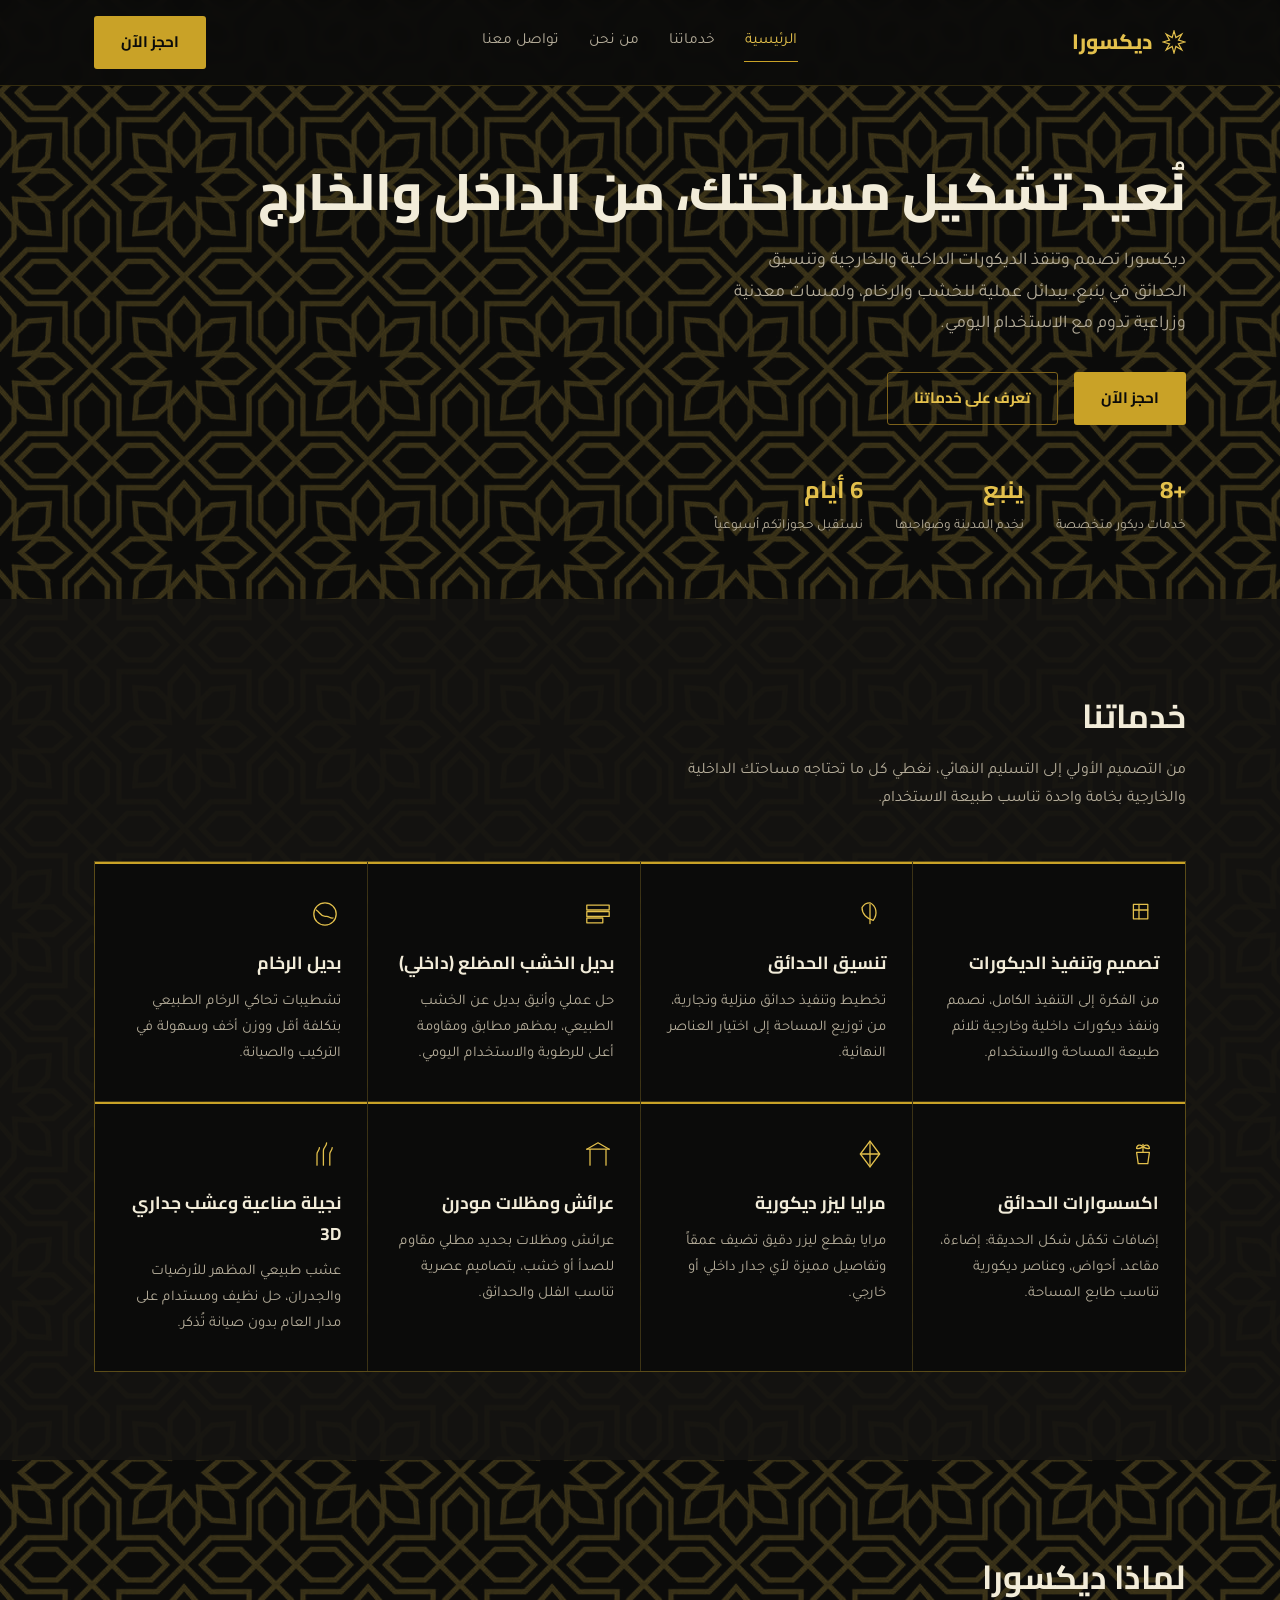
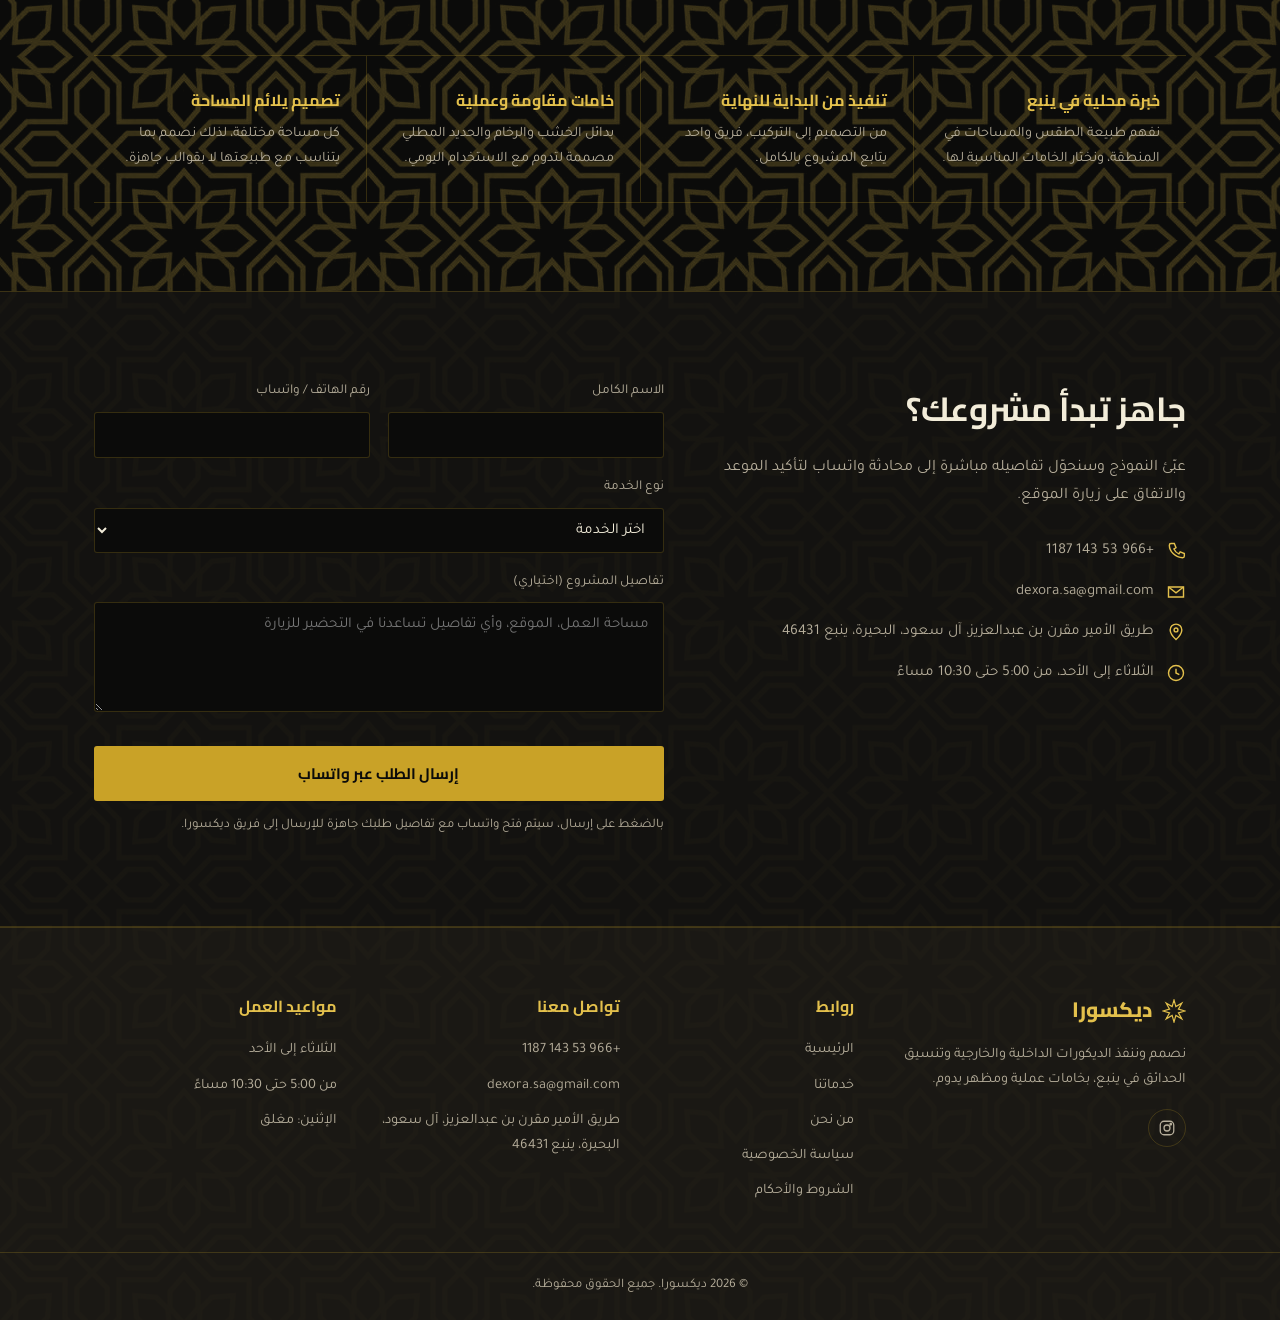
==== commit 57df4676: "Add files via upload" ====
--- a/index.html
+++ b/index.html
@@ -11,7 +11,7 @@
 <link href="https://fonts.googleapis.com/css2?family=Cairo:wght@600;700;800&family=Tajawal:wght@400;500;700&display=swap" rel="stylesheet">
 <link rel="stylesheet" href="style.css">
 </head>
-<body>
+<body class="page-home">
 
 <header class="site-header">
   <div class="nav-row">
@@ -51,24 +51,6 @@
           <div><strong>6 أيام</strong><span>نستقبل حجوزاتكم أسبوعياً</span></div>
         </div>
       </div>
-      <div class="hero-art">
-        <svg viewBox="0 0 100 100" aria-hidden="true" style="color:var(--gold-bright)">
-          <defs>
-            <pattern id="dexoraLattice" width="12" height="12" patternUnits="userSpaceOnUse" patternTransform="rotate(45)">
-              <line x1="0" y1="0" x2="0" y2="12" stroke="currentColor" stroke-width="0.6" opacity="0.6"/>
-              <line x1="0" y1="0" x2="12" y2="0" stroke="currentColor" stroke-width="0.6" opacity="0.6"/>
-            </pattern>
-          </defs>
-          <circle cx="50" cy="50" r="47" fill="none" stroke="currentColor" stroke-width="0.6" opacity="0.35"/>
-          <circle cx="50" cy="50" r="37" fill="url(#dexoraLattice)" stroke="currentColor" stroke-width="0.9"/>
-          <circle cx="50" cy="50" r="12" fill="#0b0b0a" stroke="currentColor" stroke-width="0.9"/>
-          <circle cx="50" cy="50" r="3" fill="currentColor"/>
-          <circle cx="50" cy="9" r="1.6" fill="currentColor"/>
-          <circle cx="91" cy="50" r="1.6" fill="currentColor"/>
-          <circle cx="50" cy="91" r="1.6" fill="currentColor"/>
-          <circle cx="9" cy="50" r="1.6" fill="currentColor"/>
-        </svg>
-      </div>
     </div>
   </section>
 
--- a/style.css
+++ b/style.css
@@ -91,20 +91,27 @@
 .hero-art { display: flex; justify-content: center; }
 .hero-art svg { width: min(320px, 85%); }
 
-/* home page only: decorative graphic sits faintly behind the hero text */
-.hero-home .container { position: relative; }
+/* home page: full-width single-column hero text (no side graphic) */
 .hero-home .hero-grid { grid-template-columns: 1fr; }
-.hero-home .hero-copy { position: relative; z-index: 1; }
-.hero-home .hero-art {
-  position: absolute; top: 50%; left: 50%; transform: translate(-50%, -50%);
-  width: 620px; max-width: 100%; opacity: 0.08; z-index: 0; pointer-events: none;
-}
-.hero-home .hero-art svg { width: 100%; }
 
 .meta-row { display: flex; gap: 32px; margin-top: 44px; flex-wrap: wrap; }
 .meta-row div { display: flex; flex-direction: column; gap: 4px; }
 .meta-row strong { color: var(--gold-bright); font-family: "Cairo", sans-serif; font-size: 1.5rem; }
 .meta-row span { color: var(--cream-dim); font-size: 0.85rem; }
+
+/* home page: tiled geometric pattern across the whole page background */
+body.page-home {
+  background-color: var(--black);
+  background-image: url("pattern-tile.png");
+  background-repeat: repeat;
+}
+.page-home .section-soft,
+.page-home .booking {
+  background-color: rgba(20, 19, 17, 0.9);
+}
+.page-home footer.site-footer {
+  background-color: rgba(28, 26, 21, 0.92);
+}
 
 /* ---------- section head ---------- */
 .section-head { max-width: 60ch; margin-bottom: 48px; }
@@ -205,5 +212,4 @@
   section { padding: 64px 0; }
   .hero { padding-top: 48px; }
   .hero-actions .btn { flex: 1 1 auto; }
-  .hero-home .hero-art { display: none; }
-}
+}
